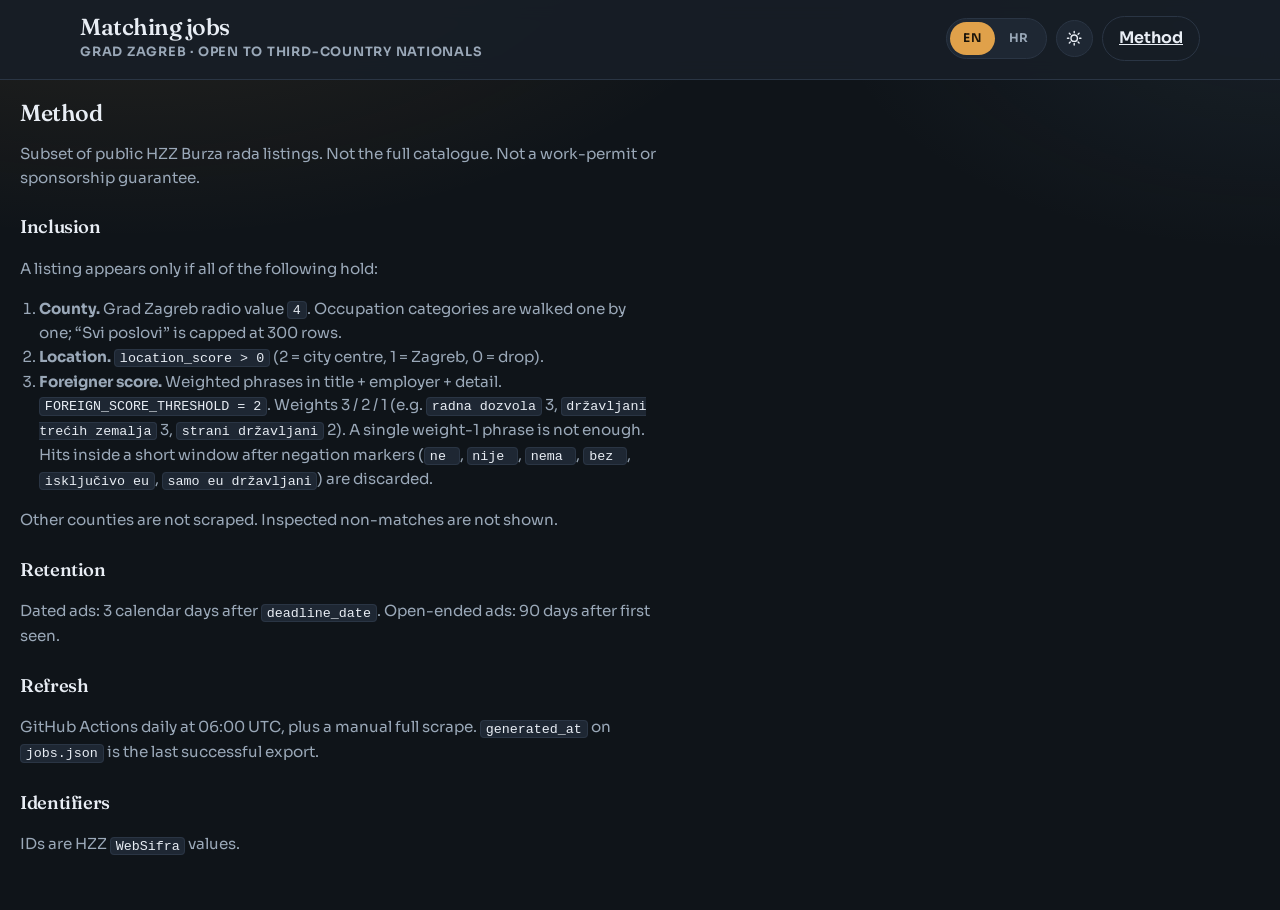
==== docs/method.html @ 69dc0c6c "feat: keep filters below header, add pill tooltips and method page Stop the desktop sidebar from ove" ====
<!DOCTYPE html>
<html lang="en" data-theme="dark">
<head>
  <meta charset="utf-8">
  <meta name="viewport" content="width=device-width, initial-scale=1, viewport-fit=cover">
  <title>Method · Zagreb foreign-friendly jobs</title>
  <link rel="preconnect" href="https://fonts.googleapis.com">
  <link rel="preconnect" href="https://fonts.gstatic.com" crossorigin>
  <link href="https://fonts.googleapis.com/css2?family=Fraunces:opsz,wght@9..144,500;9..144,650&family=Sora:wght@400;500;600;700&display=swap" rel="stylesheet">
  <link rel="stylesheet" href="./styles.css">
  <script>
    try {
      var t = localStorage.getItem("hzz-theme");
      document.documentElement.setAttribute("data-theme", t === "light" ? "light" : "dark");
      var l = localStorage.getItem("hzz-lang");
      if (l === "hr" || l === "en") document.documentElement.lang = l;
    } catch (e) {}
  </script>
</head>
<body>
  <header class="topbar">
    <div class="topbar-inner">
      <div class="brand">
        <h1><a href="./index.html" data-i18n="title">Matching jobs</a></h1>
        <p class="subtitle" data-i18n="subtitle">Grad Zagreb · open to third-country nationals</p>
      </div>
      <div class="topbar-actions">
        <div class="seg" role="group" aria-label="Language">
          <button type="button" id="lang-en" class="seg-btn" aria-pressed="true">EN</button>
          <button type="button" id="lang-hr" class="seg-btn" aria-pressed="false">HR</button>
        </div>
        <button type="button" id="theme-toggle" class="icon-btn" aria-label="Switch color theme" title="Theme">
          <svg class="theme-icon icon-sun" viewBox="0 0 24 24" aria-hidden="true">
            <circle cx="12" cy="12" r="4.2" fill="none" stroke="currentColor" stroke-width="1.8"/>
            <path fill="none" stroke="currentColor" stroke-width="1.8" stroke-linecap="round"
              d="M12 3.2v1.8M12 19v1.8M3.2 12h1.8M19 12h1.8M5.6 5.6l1.3 1.3M17.1 17.1l1.3 1.3M18.4 5.6l-1.3 1.3M6.9 17.1l-1.3 1.3"/>
          </svg>
          <svg class="theme-icon icon-moon" viewBox="0 0 24 24" aria-hidden="true">
            <path fill="none" stroke="currentColor" stroke-width="1.8" stroke-linejoin="round"
              d="M16.2 13.8A6.2 6.2 0 0 1 10.1 5a6.4 6.4 0 1 0 6.1 8.8Z"/>
          </svg>
        </button>
        <a href="./method.html" class="btn ghost" data-i18n="method" aria-current="page">Method</a>
      </div>
    </div>
  </header>

  <main>
    <article class="method" data-lang-panel="en">
      <h1>Method</h1>
      <p>Subset of public HZZ Burza rada listings. Not the full catalogue. Not a work-permit or sponsorship guarantee.</p>

      <h2>Inclusion</h2>
      <p>A listing appears only if all of the following hold:</p>
      <ol>
        <li><strong>County.</strong> Grad Zagreb radio value <code>4</code>. Occupation categories are walked one by one; “Svi poslovi” is capped at 300 rows.</li>
        <li><strong>Location.</strong> <code>location_score &gt; 0</code> (2 = city centre, 1 = Zagreb, 0 = drop).</li>
        <li><strong>Foreigner score.</strong> Weighted phrases in title + employer + detail. <code>FOREIGN_SCORE_THRESHOLD = 2</code>. Weights 3 / 2 / 1 (e.g. <code>radna dozvola</code> 3, <code>državljani trećih zemalja</code> 3, <code>strani državljani</code> 2). A single weight-1 phrase is not enough. Hits inside a short window after negation markers (<code>ne </code>, <code>nije </code>, <code>nema </code>, <code>bez </code>, <code>isključivo eu</code>, <code>samo eu državljani</code>) are discarded.</li>
      </ol>
      <p>Other counties are not scraped. Inspected non-matches are not shown.</p>

      <h2>Retention</h2>
      <p>Dated ads: 3 calendar days after <code>deadline_date</code>. Open-ended ads: 90 days after first seen.</p>

      <h2>Refresh</h2>
      <p>GitHub Actions daily at 06:00 UTC, plus a manual full scrape. <code>generated_at</code> on <code>jobs.json</code> is the last successful export.</p>

      <h2>Identifiers</h2>
      <p>IDs are HZZ <code>WebSifra</code> values.</p>
    </article>

    <article class="method" data-lang-panel="hr" hidden>
      <h1>Metoda</h1>
      <p>Podskup javnih oglasa HZZ Burze rada. Nije cijeli katalog. Nije jamstvo radne dozvole ni sponzorstva.</p>

      <h2>Uključivanje</h2>
      <p>Oglas se prikazuje samo ako vrijedi sve sljedeće:</p>
      <ol>
        <li><strong>Županija.</strong> Grad Zagreb, radio vrijednost <code>4</code>. Kategorije zanimanja se prolaze pojedinačno; „Svi poslovi” ima gornju granicu od 300 redaka.</li>
        <li><strong>Lokacija.</strong> <code>location_score &gt; 0</code> (2 = centar grada, 1 = Zagreb, 0 = odbacivanje).</li>
        <li><strong>Strani rezultat.</strong> Ponderirane fraze u naslovu + poslodavcu + opisu. <code>FOREIGN_SCORE_THRESHOLD = 2</code>. Težine 3 / 2 / 1 (npr. <code>radna dozvola</code> 3, <code>državljani trećih zemalja</code> 3, <code>strani državljani</code> 2). Jedna fraza težine 1 nije dovoljna. Pogoci u kratkom prozoru nakon oznaka negacije (<code>ne </code>, <code>nije </code>, <code>nema </code>, <code>bez </code>, <code>isključivo eu</code>, <code>samo eu državljani</code>) se odbacuju.</li>
      </ol>
      <p>Druge županije se ne prikupljaju. Pregledani ne-pogoci se ne prikazuju.</p>

      <h2>Zadržavanje</h2>
      <p>Oglasi s rokom: 3 kalendarska dana nakon <code>deadline_date</code>. Oglasi bez roka: 90 dana od prvog viđenja.</p>

      <h2>Osvježavanje</h2>
      <p>GitHub Actions svaki dan u 06:00 UTC, plus ručni full scrape. <code>generated_at</code> u <code>jobs.json</code> je zadnji uspješan izvoz.</p>

      <h2>Identifikatori</h2>
      <p>ID-ovi su HZZ vrijednosti <code>WebSifra</code>.</p>
    </article>
  </main>

  <script src="./app.js"></script>
</body>
</html>
---- docs/styles.css ----
:root {
  --bg: #0f1419;
  --bg-elev: #171e27;
  --bg-soft: #1e2733;
  --text: #e8edf4;
  --muted: #9aa8b8;
  --border: #2a3544;
  --accent: #e0a14a;
  --accent-dim: #b87c2c;
  --danger: #d47a6a;
  --ok: #6fad84;
  --ink-on-accent: #1a140a;
  --ink-on-ok: #0f1a12;
  --shadow: 0 12px 40px rgba(0, 0, 0, 0.35);
  --radius: 14px;
  --font-sans: "Sora", "Segoe UI", sans-serif;
  --font-display: "Fraunces", Georgia, serif;
  --max: 1120px;
  --tap: 44px;
  --pad: 1.25rem;
}

[data-theme="light"] {
  --bg: #f3efe6;
  --bg-elev: #fffdf8;
  --bg-soft: #ebe4d6;
  --text: #1a222c;
  --muted: #5c6b7a;
  --border: #d5cbb8;
  --accent: #b86b12;
  --accent-dim: #8f520c;
  --shadow: 0 10px 28px rgba(40, 30, 10, 0.08);
}

* { box-sizing: border-box; }
html, body { margin: 0; }
html, body {
  min-height: 100%;
  background:
    radial-gradient(1200px 600px at 10% -10%, rgba(224, 161, 74, 0.12), transparent 55%),
    radial-gradient(900px 500px at 100% 0%, rgba(90, 120, 150, 0.12), transparent 50%),
    var(--bg);
  color: var(--text);
  font-family: var(--font-sans);
  font-weight: 400;
  line-height: 1.55;
}
body {
  display: flex;
  flex-direction: column;
}
[data-theme="light"] html,
[data-theme="light"] body {
  background:
    radial-gradient(1200px 600px at 10% -10%, rgba(184, 107, 18, 0.1), transparent 55%),
    radial-gradient(900px 500px at 100% 0%, rgba(90, 120, 150, 0.08), transparent 50%),
    var(--bg);
}

.topbar {
  position: sticky;
  top: 0;
  z-index: 50;
  backdrop-filter: blur(10px);
  background: color-mix(in srgb, var(--bg-elev) 92%, transparent);
  border-bottom: 1px solid var(--border);
  padding: 0.85rem var(--pad) 1rem;
}
.topbar-inner {
  max-width: var(--max);
  margin: 0 auto;
  display: flex;
  gap: 0.85rem;
  align-items: center;
  flex-wrap: wrap;
}
.brand { flex: 1; min-width: 12rem; }
.brand a {
  color: inherit;
  text-decoration: none;
}
.brand a:hover { color: var(--accent); }
h1 {
  margin: 0;
  font-family: var(--font-display);
  font-weight: 550;
  font-size: clamp(1.15rem, 2vw, 1.45rem);
  letter-spacing: -0.02em;
  line-height: 1.15;
}
.subtitle, .meta {
  margin: 0.2rem 0 0;
  color: var(--muted);
  font-size: 0.8rem;
  font-weight: 650;
  text-transform: uppercase;
  letter-spacing: 0.06em;
}
.meta { font-weight: 400; text-transform: none; letter-spacing: 0; font-size: 0.88rem; margin: 0.55rem 0 0; }

.topbar-actions {
  display: flex;
  flex-wrap: wrap;
  gap: 0.55rem;
  align-items: center;
}

.seg {
  display: flex;
  padding: 3px;
  border-radius: 999px;
  background: var(--bg-soft);
  border: 1px solid var(--border);
}
.seg-btn {
  font: inherit;
  font-weight: 650;
  font-size: 0.75rem;
  letter-spacing: 0.06em;
  border: 0;
  background: transparent;
  color: var(--muted);
  min-height: 2.1rem;
  padding: 0 0.85rem;
  border-radius: 999px;
  cursor: pointer;
}
.seg-btn[aria-pressed="true"] {
  background: var(--accent);
  color: var(--ink-on-accent);
}

.icon-btn {
  width: 2.35rem;
  height: 2.35rem;
  border-radius: 999px;
  border: 1px solid var(--border);
  background: var(--bg-soft);
  color: var(--text);
  display: grid;
  place-items: center;
  cursor: pointer;
  padding: 0;
}
.icon-btn:hover {
  border-color: var(--accent);
  color: var(--accent);
}
.theme-icon { width: 1.15rem; height: 1.15rem; }
[data-theme="dark"] .icon-moon { display: none; }
[data-theme="light"] .icon-sun { display: none; }

.btn, #search, select {
  font: inherit;
  min-height: var(--tap);
}
.btn {
  border: 1px solid var(--border);
  border-radius: 999px;
  background: var(--bg-soft);
  color: var(--text);
  padding: 0.55rem 1rem;
  cursor: pointer;
  font-weight: 650;
}
.btn.ghost {
  background: transparent;
}
.btn.primary {
  background: var(--accent);
  color: var(--ink-on-accent);
  border-color: var(--accent);
}
.btn.danger-outline {
  background: transparent;
  border-color: var(--danger);
  color: var(--danger);
}
.btn.danger-outline:hover {
  background: color-mix(in srgb, var(--danger) 12%, var(--bg-elev));
}
.btn-wide { width: 100%; margin-top: 1rem; }
.btn:disabled { opacity: 0.45; }

.board { flex: 1; width: 100%; }
.tools {
  display: flex;
  gap: 0.85rem;
  align-items: flex-end;
  flex-wrap: wrap;
}

#search {
  flex: 1;
  min-width: 0;
  padding: 0 0.9rem;
  border: 1px solid var(--border);
  border-radius: 10px;
  background: var(--bg-soft);
  color: var(--text);
}
.sort-label {
  display: flex;
  flex-direction: column;
  gap: 2px;
  font-size: 0.75rem;
  color: var(--muted);
  text-transform: uppercase;
  letter-spacing: 0.06em;
  font-weight: 650;
}
select {
  padding: 0 0.55rem;
  border: 1px solid var(--border);
  border-radius: 10px;
  background: var(--bg-soft);
  color: var(--text);
}

.backdrop {
  position: fixed;
  inset: 0;
  background: color-mix(in srgb, #000 58%, transparent);
  z-index: 30;
}
.drawer {
  position: fixed;
  top: 0;
  left: 0;
  bottom: 0;
  width: min(92vw, 360px);
  background: var(--bg-elev);
  z-index: 40;
  transform: translateX(-105%);
  transition: transform 0.2s ease;
  overflow: auto;
  padding: 0.85rem var(--pad) 2rem;
  box-shadow: var(--shadow);
}
.drawer.open { transform: translateX(0); }
.drawer-head {
  display: flex;
  align-items: center;
  justify-content: space-between;
  margin-bottom: 0.4rem;
}
.drawer h2 {
  margin: 0;
  font-size: 0.8rem;
  font-weight: 650;
  letter-spacing: 0.08em;
  text-transform: uppercase;
  color: var(--accent);
}

fieldset { border: 0; margin: 1.1rem 0 0; padding: 0; }
legend {
  font-weight: 650;
  font-size: 0.8rem;
  letter-spacing: 0.06em;
  text-transform: uppercase;
  color: var(--accent);
  margin-bottom: 0.45rem;
}
fieldset label {
  display: flex;
  align-items: center;
  gap: 10px;
  min-height: var(--tap);
  font-size: 1rem;
}
input[type="checkbox"], input[type="radio"] { accent-color: var(--accent); }
.check-list { max-height: 220px; overflow: auto; }
.check-list:empty::after {
  content: var(--empty-employers, "No employers yet");
  color: var(--muted);
  font-size: 0.92rem;
}

main {
  padding: var(--pad);
  padding-bottom: 3rem;
  max-width: var(--max);
  margin: 0 auto;
}
.listing-count {
  margin: 0 0 0.85rem;
  font-size: 0.8rem;
  font-weight: 650;
  letter-spacing: 0.06em;
  text-transform: uppercase;
  color: var(--accent);
}
.results { list-style: none; margin: 0; padding: 0; display: grid; gap: 0.75rem; }
.card {
  display: block;
  background: var(--bg-elev);
  border-radius: var(--radius);
  padding: 1.05rem;
  text-decoration: none;
  color: inherit;
  border: 1px solid var(--border);
  box-shadow: var(--shadow);
}
.card h3 {
  margin: 0 0 0.4rem;
  font-family: var(--font-display);
  font-size: 1.05rem;
  font-weight: 550;
  letter-spacing: -0.02em;
  line-height: 1.25;
}
.card p { margin: 0; color: var(--muted); font-size: 0.92rem; }
.card .employer {
  font-family: var(--font-display);
  font-weight: 650;
  color: var(--text);
  font-size: 0.95rem;
}
.badges { display: flex; flex-wrap: wrap; gap: 6px; margin-top: 0.7rem; }
.badge, .pill {
  display: inline-block;
  padding: 4px 8px;
  border-radius: 999px;
  font-size: 0.7rem;
  font-weight: 700;
  background: var(--accent);
  color: var(--ink-on-accent);
}
.muted-pill {
  background: var(--bg-soft);
  color: var(--muted);
  border: 1px solid var(--border);
}
.u-48h {
  background: color-mix(in srgb, var(--danger) 22%, var(--bg-soft));
  color: var(--danger);
  border: 1px solid color-mix(in srgb, var(--danger) 45%, var(--border));
}
.u-7d {
  background: color-mix(in srgb, var(--accent) 18%, var(--bg-soft));
  color: var(--accent);
  border: 1px solid color-mix(in srgb, var(--accent) 40%, var(--border));
}
.u-open {
  background: color-mix(in srgb, var(--ok) 16%, var(--bg-soft));
  color: var(--ok);
  border: 1px solid color-mix(in srgb, var(--ok) 40%, var(--border));
}
.u-later { background: var(--bg-soft); color: var(--muted); border: 1px solid var(--border); }
.u-expired { background: var(--bg-soft); color: var(--muted); border: 1px dashed var(--border); opacity: 0.72; }

.has-tip {
  position: relative;
  cursor: help;
}
.has-tip::after {
  content: attr(data-tip);
  position: absolute;
  left: 50%;
  bottom: calc(100% + 8px);
  transform: translateX(-50%) translateY(4px);
  width: max-content;
  max-width: min(16.5rem, 70vw);
  padding: 0.4rem 0.55rem;
  border-radius: 8px;
  background: var(--text);
  color: var(--bg);
  font-size: 0.72rem;
  font-weight: 500;
  letter-spacing: 0;
  text-transform: none;
  line-height: 1.35;
  opacity: 0;
  visibility: hidden;
  pointer-events: none;
  transition: opacity 0.12s ease, transform 0.12s ease, visibility 0.12s ease;
  z-index: 20;
  box-shadow: var(--shadow);
  white-space: normal;
}
.has-tip:hover::after,
.has-tip:focus-visible::after {
  opacity: 1;
  visibility: visible;
  transform: translateX(-50%) translateY(0);
}

.method {
  max-width: 40rem;
}
.method h2 {
  margin: 1.5rem 0 0.45rem;
  font-family: var(--font-display);
  font-size: 1.15rem;
  font-weight: 550;
  letter-spacing: -0.02em;
}
.method p, .method li {
  color: var(--muted);
  font-size: 0.95rem;
}
.method ol { padding-left: 1.2rem; }
.method code {
  font-size: 0.88em;
  color: var(--text);
  background: var(--bg-soft);
  border: 1px solid var(--border);
  border-radius: 4px;
  padding: 0.05em 0.35em;
}

.empty, .error {
  padding: 1rem;
  border-radius: 12px;
  background: var(--bg-elev);
  color: var(--muted);
  border: 1px solid var(--border);
}
.error {
  background: color-mix(in srgb, var(--danger) 14%, var(--bg-elev));
  color: var(--danger);
  border-color: color-mix(in srgb, var(--danger) 45%, var(--border));
}

@media (min-width: 860px) {
  .board {
    display: grid;
    grid-template-columns: 260px minmax(0, 1fr);
    align-items: start;
  }
  .backdrop { display: none !important; }
  .drawer {
    position: sticky;
    top: 5.25rem;
    z-index: 1;
    align-self: start;
    transform: none;
    width: auto;
    height: auto;
    max-height: calc(100vh - 6.5rem);
    margin: 1.25rem 0 1.25rem 1.25rem;
    border-radius: var(--radius);
    box-shadow: var(--shadow);
    border: 1px solid var(--border);
  }
  main { margin: 0; max-width: none; min-width: 0; }
  #filter-open, #filter-close { display: none; }
}
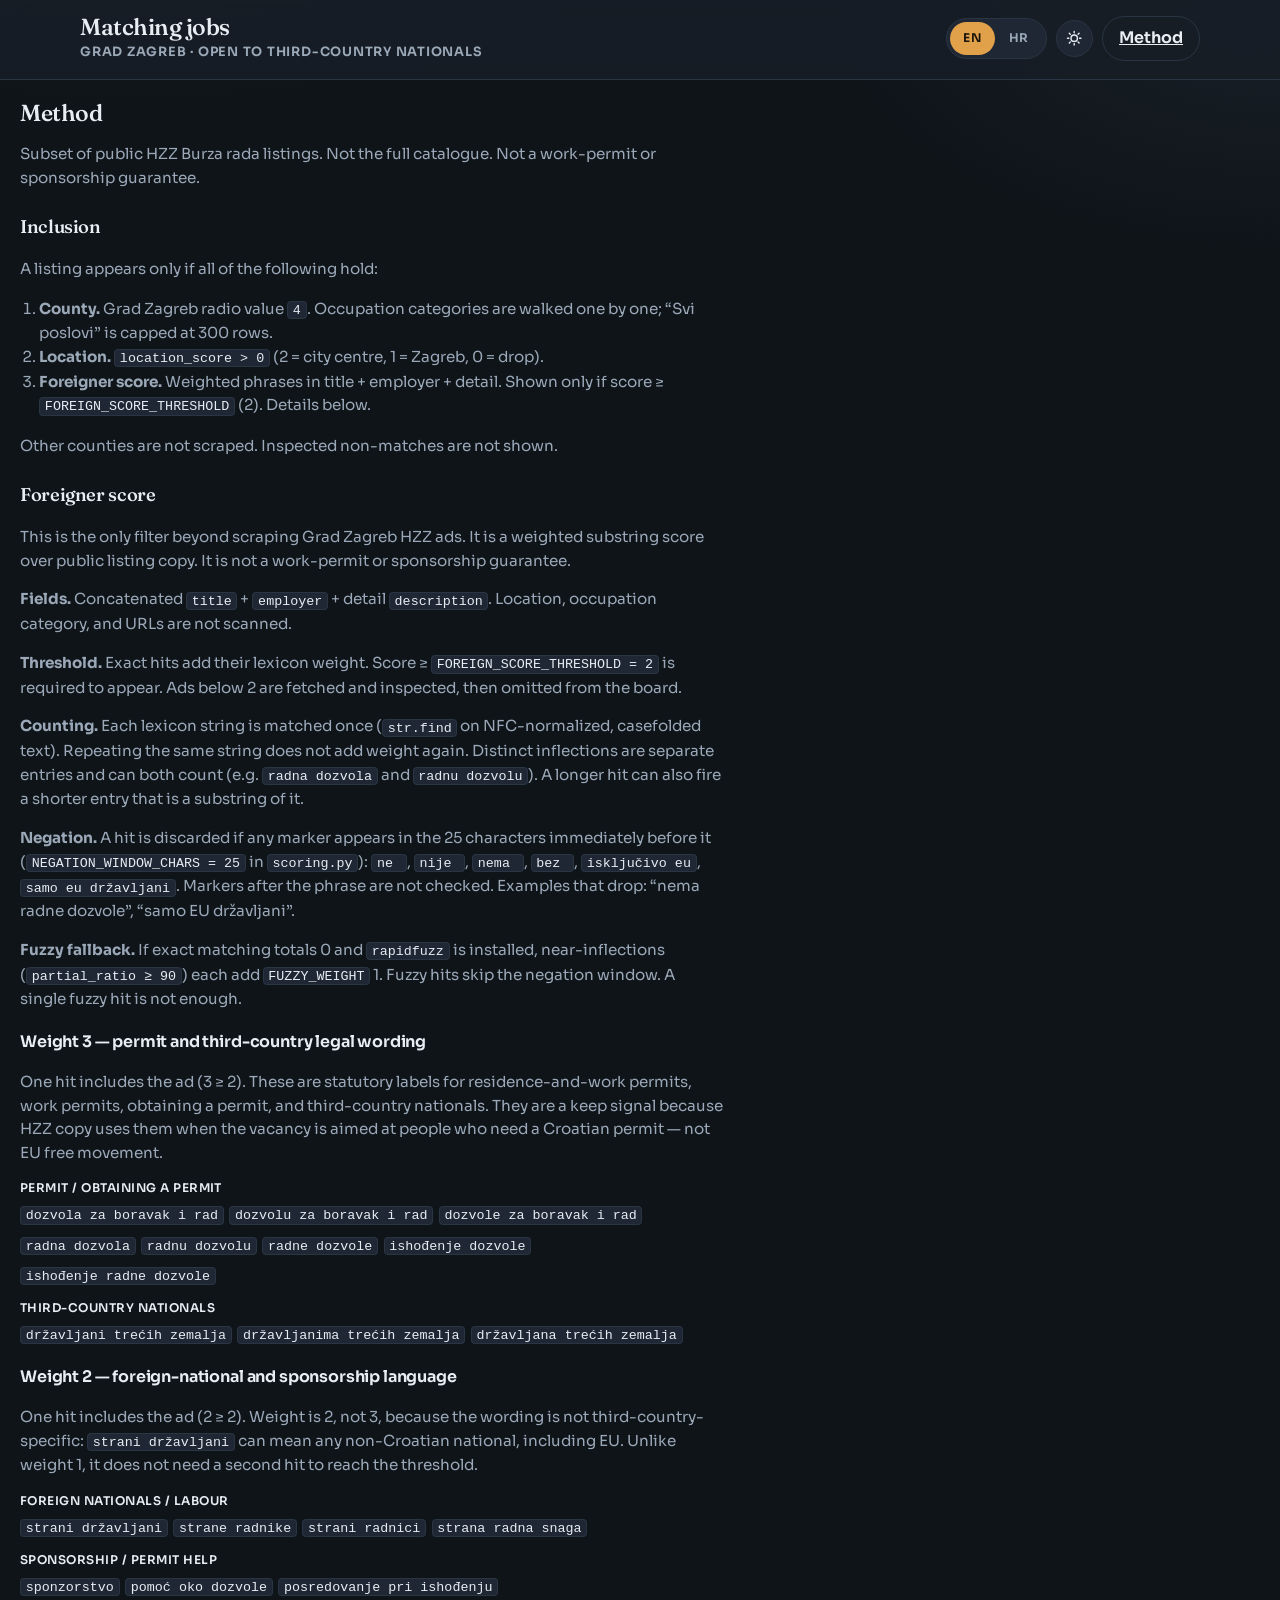
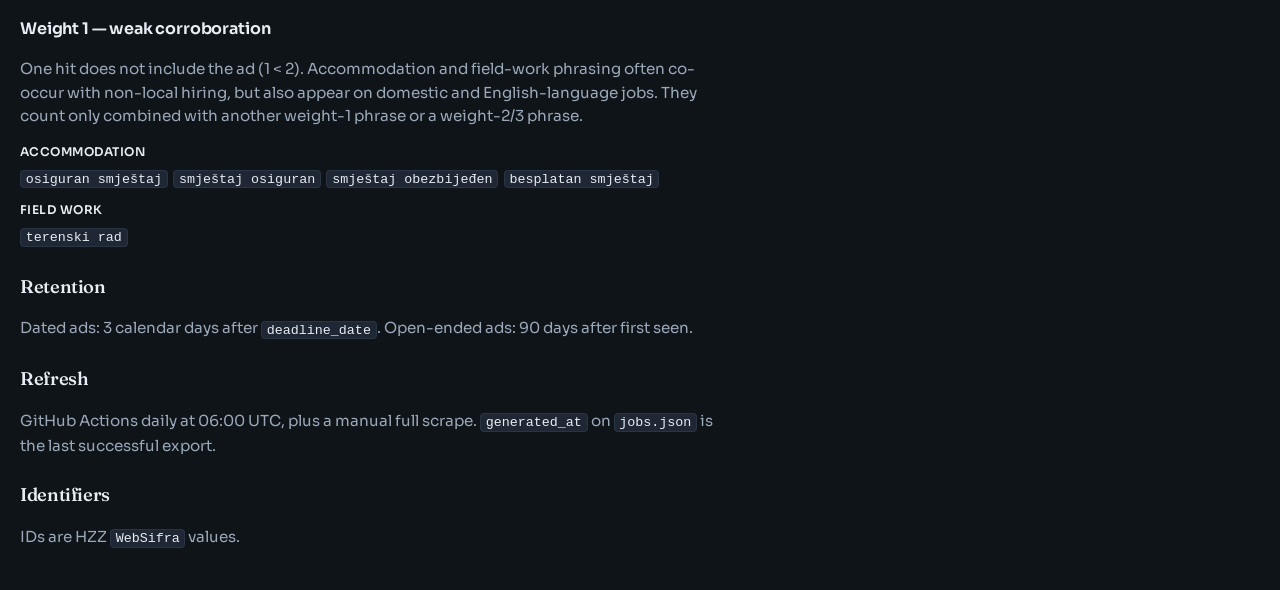
==== commit 5d164532: "docs: expand method page foreigner-score lexicon Break down the weighted phrases, threshold, negatio" ====
--- a/docs/method.html
+++ b/docs/method.html
@@ -55,9 +55,68 @@
       <ol>
         <li><strong>County.</strong> Grad Zagreb radio value <code>4</code>. Occupation categories are walked one by one; “Svi poslovi” is capped at 300 rows.</li>
         <li><strong>Location.</strong> <code>location_score &gt; 0</code> (2 = city centre, 1 = Zagreb, 0 = drop).</li>
-        <li><strong>Foreigner score.</strong> Weighted phrases in title + employer + detail. <code>FOREIGN_SCORE_THRESHOLD = 2</code>. Weights 3 / 2 / 1 (e.g. <code>radna dozvola</code> 3, <code>državljani trećih zemalja</code> 3, <code>strani državljani</code> 2). A single weight-1 phrase is not enough. Hits inside a short window after negation markers (<code>ne </code>, <code>nije </code>, <code>nema </code>, <code>bez </code>, <code>isključivo eu</code>, <code>samo eu državljani</code>) are discarded.</li>
+        <li><strong>Foreigner score.</strong> Weighted phrases in title + employer + detail. Shown only if score ≥ <code>FOREIGN_SCORE_THRESHOLD</code> (2). Details below.</li>
       </ol>
       <p>Other counties are not scraped. Inspected non-matches are not shown.</p>
+
+      <h2 id="foreigner-score">Foreigner score</h2>
+      <p>This is the only filter beyond scraping Grad Zagreb HZZ ads. It is a weighted substring score over public listing copy. It is not a work-permit or sponsorship guarantee.</p>
+
+      <p><strong>Fields.</strong> Concatenated <code>title</code> + <code>employer</code> + detail <code>description</code>. Location, occupation category, and URLs are not scanned.</p>
+      <p><strong>Threshold.</strong> Exact hits add their lexicon weight. Score ≥ <code>FOREIGN_SCORE_THRESHOLD = 2</code> is required to appear. Ads below 2 are fetched and inspected, then omitted from the board.</p>
+      <p><strong>Counting.</strong> Each lexicon string is matched once (<code>str.find</code> on NFC-normalized, casefolded text). Repeating the same string does not add weight again. Distinct inflections are separate entries and can both count (e.g. <code>radna dozvola</code> and <code>radnu dozvolu</code>). A longer hit can also fire a shorter entry that is a substring of it.</p>
+      <p><strong>Negation.</strong> A hit is discarded if any marker appears in the 25 characters immediately before it (<code>NEGATION_WINDOW_CHARS = 25</code> in <code>scoring.py</code>): <code>ne </code>, <code>nije </code>, <code>nema </code>, <code>bez </code>, <code>isključivo eu</code>, <code>samo eu državljani</code>. Markers after the phrase are not checked. Examples that drop: “nema radne dozvole”, “samo EU državljani”.</p>
+      <p><strong>Fuzzy fallback.</strong> If exact matching totals 0 and <code>rapidfuzz</code> is installed, near-inflections (<code>partial_ratio ≥ 90</code>) each add <code>FUZZY_WEIGHT</code> 1. Fuzzy hits skip the negation window. A single fuzzy hit is not enough.</p>
+
+      <h3>Weight 3 — permit and third-country legal wording</h3>
+      <p>One hit includes the ad (3 ≥ 2). These are statutory labels for residence-and-work permits, work permits, obtaining a permit, and third-country nationals. They are a keep signal because HZZ copy uses them when the vacancy is aimed at people who need a Croatian permit — not EU free movement.</p>
+      <p class="intent">Permit / obtaining a permit</p>
+      <ul class="phrases">
+        <li><code>dozvola za boravak i rad</code></li>
+        <li><code>dozvolu za boravak i rad</code></li>
+        <li><code>dozvole za boravak i rad</code></li>
+        <li><code>radna dozvola</code></li>
+        <li><code>radnu dozvolu</code></li>
+        <li><code>radne dozvole</code></li>
+        <li><code>ishođenje dozvole</code></li>
+        <li><code>ishođenje radne dozvole</code></li>
+      </ul>
+      <p class="intent">Third-country nationals</p>
+      <ul class="phrases">
+        <li><code>državljani trećih zemalja</code></li>
+        <li><code>državljanima trećih zemalja</code></li>
+        <li><code>državljana trećih zemalja</code></li>
+      </ul>
+
+      <h3>Weight 2 — foreign-national and sponsorship language</h3>
+      <p>One hit includes the ad (2 ≥ 2). Weight is 2, not 3, because the wording is not third-country-specific: <code>strani državljani</code> can mean any non-Croatian national, including EU. Unlike weight 1, it does not need a second hit to reach the threshold.</p>
+      <p class="intent">Foreign nationals / labour</p>
+      <ul class="phrases">
+        <li><code>strani državljani</code></li>
+        <li><code>strane radnike</code></li>
+        <li><code>strani radnici</code></li>
+        <li><code>strana radna snaga</code></li>
+      </ul>
+      <p class="intent">Sponsorship / permit help</p>
+      <ul class="phrases">
+        <li><code>sponzorstvo</code></li>
+        <li><code>pomoć oko dozvole</code></li>
+        <li><code>posredovanje pri ishođenju</code></li>
+      </ul>
+
+      <h3>Weight 1 — weak corroboration</h3>
+      <p>One hit does not include the ad (1 &lt; 2). Accommodation and field-work phrasing often co-occur with non-local hiring, but also appear on domestic and English-language jobs. They count only combined with another weight-1 phrase or a weight-2/3 phrase.</p>
+      <p class="intent">Accommodation</p>
+      <ul class="phrases">
+        <li><code>osiguran smještaj</code></li>
+        <li><code>smještaj osiguran</code></li>
+        <li><code>smještaj obezbijeđen</code></li>
+        <li><code>besplatan smještaj</code></li>
+      </ul>
+      <p class="intent">Field work</p>
+      <ul class="phrases">
+        <li><code>terenski rad</code></li>
+      </ul>
 
       <h2>Retention</h2>
       <p>Dated ads: 3 calendar days after <code>deadline_date</code>. Open-ended ads: 90 days after first seen.</p>
@@ -78,9 +137,68 @@
       <ol>
         <li><strong>Županija.</strong> Grad Zagreb, radio vrijednost <code>4</code>. Kategorije zanimanja se prolaze pojedinačno; „Svi poslovi” ima gornju granicu od 300 redaka.</li>
         <li><strong>Lokacija.</strong> <code>location_score &gt; 0</code> (2 = centar grada, 1 = Zagreb, 0 = odbacivanje).</li>
-        <li><strong>Strani rezultat.</strong> Ponderirane fraze u naslovu + poslodavcu + opisu. <code>FOREIGN_SCORE_THRESHOLD = 2</code>. Težine 3 / 2 / 1 (npr. <code>radna dozvola</code> 3, <code>državljani trećih zemalja</code> 3, <code>strani državljani</code> 2). Jedna fraza težine 1 nije dovoljna. Pogoci u kratkom prozoru nakon oznaka negacije (<code>ne </code>, <code>nije </code>, <code>nema </code>, <code>bez </code>, <code>isključivo eu</code>, <code>samo eu državljani</code>) se odbacuju.</li>
+        <li><strong>Strani rezultat.</strong> Ponderirane fraze u naslovu + poslodavcu + opisu. Prikazuje se samo ako je rezultat ≥ <code>FOREIGN_SCORE_THRESHOLD</code> (2). Detalji niže.</li>
       </ol>
       <p>Druge županije se ne prikupljaju. Pregledani ne-pogoci se ne prikazuju.</p>
+
+      <h2 id="strani-rezultat">Strani rezultat</h2>
+      <p>Jedini filter uz prikupljanje oglasa HZZ-a za Grad Zagreb. To je ponderirani rezultat podnizova nad javnim tekstom oglasa. Nije jamstvo radne dozvole ni sponzorstva.</p>
+
+      <p><strong>Polja.</strong> Spojeni <code>title</code> + <code>employer</code> + opis s detaljne stranice (<code>description</code>). Lokacija, kategorija zanimanja i URL-ovi se ne pregledavaju.</p>
+      <p><strong>Prag.</strong> Točni pogoci zbrajaju težinu iz leksikona. Za prikaz treba rezultat ≥ <code>FOREIGN_SCORE_THRESHOLD = 2</code>. Oglasi ispod 2 se dohvaćaju i pregledavaju, zatim se izostavljaju s ploče.</p>
+      <p><strong>Brojanje.</strong> Svaki niz iz leksikona se poklapa jednom (<code>str.find</code> na NFC-normaliziranom, casefold tekstu). Ponavljanje istog niza ne dodaje težinu ponovno. Različiti padeži su zasebni unosi i mogu se oba zbrojiti (npr. <code>radna dozvola</code> i <code>radnu dozvolu</code>). Dulji pogodak može aktivirati i kraći unos koji je njegov podniz.</p>
+      <p><strong>Negacija.</strong> Pogodak se odbacuje ako se bilo koja oznaka pojavi u 25 znakova neposredno prije njega (<code>NEGATION_WINDOW_CHARS = 25</code> u <code>scoring.py</code>): <code>ne </code>, <code>nije </code>, <code>nema </code>, <code>bez </code>, <code>isključivo eu</code>, <code>samo eu državljani</code>. Oznake nakon fraze se ne provjeravaju. Primjeri koji padaju: „nema radne dozvole”, „samo EU državljani”.</p>
+      <p><strong>Fuzzy rezervni prolaz.</strong> Ako točno poklapanje zbroji 0 i <code>rapidfuzz</code> je instaliran, bliske infleksije (<code>partial_ratio ≥ 90</code>) svaka dodaju <code>FUZZY_WEIGHT</code> 1. Fuzzy pogoci ne prolaze prozor negacije. Jedan fuzzy pogodak nije dovoljan.</p>
+
+      <h3>Težina 3 — dozvola i pravni nazivi trećih zemalja</h3>
+      <p>Jedan pogodak uključuje oglas (3 ≥ 2). To su zakonski nazivi za dozvolu za boravak i rad, radnu dozvolu, ishođenje dozvole i državljane trećih zemalja. Signal za uključivanje jer HZZ tim formulacijama označava oglas namijenjen osobama kojima treba hrvatska dozvola — ne slobodno kretanje EU.</p>
+      <p class="intent">Dozvola / ishođenje dozvole</p>
+      <ul class="phrases">
+        <li><code>dozvola za boravak i rad</code></li>
+        <li><code>dozvolu za boravak i rad</code></li>
+        <li><code>dozvole za boravak i rad</code></li>
+        <li><code>radna dozvola</code></li>
+        <li><code>radnu dozvolu</code></li>
+        <li><code>radne dozvole</code></li>
+        <li><code>ishođenje dozvole</code></li>
+        <li><code>ishođenje radne dozvole</code></li>
+      </ul>
+      <p class="intent">Državljani trećih zemalja</p>
+      <ul class="phrases">
+        <li><code>državljani trećih zemalja</code></li>
+        <li><code>državljanima trećih zemalja</code></li>
+        <li><code>državljana trećih zemalja</code></li>
+      </ul>
+
+      <h3>Težina 2 — strani državljani i jezik sponzorstva</h3>
+      <p>Jedan pogodak uključuje oglas (2 ≥ 2). Težina je 2, ne 3, jer formulacija nije specifična za treće zemlje: <code>strani državljani</code> može značiti bilo kojeg nedržavljanina, uključujući EU. Za razliku od težine 1, ne treba drugi pogodak za prag.</p>
+      <p class="intent">Strani državljani / radna snaga</p>
+      <ul class="phrases">
+        <li><code>strani državljani</code></li>
+        <li><code>strane radnike</code></li>
+        <li><code>strani radnici</code></li>
+        <li><code>strana radna snaga</code></li>
+      </ul>
+      <p class="intent">Sponzorstvo / pomoć oko dozvole</p>
+      <ul class="phrases">
+        <li><code>sponzorstvo</code></li>
+        <li><code>pomoć oko dozvole</code></li>
+        <li><code>posredovanje pri ishođenju</code></li>
+      </ul>
+
+      <h3>Težina 1 — slaba potvrda</h3>
+      <p>Jedan pogodak ne uključuje oglas (1 &lt; 2). Formulacije o smještaju i terenskom radu često idu uz zapošljavanje nerezidenata, ali se pojavljuju i na domaćim i na engleskim oglasima. Broje se tek u kombinaciji s još jednom frazom težine 1 ili frazom težine 2/3.</p>
+      <p class="intent">Smještaj</p>
+      <ul class="phrases">
+        <li><code>osiguran smještaj</code></li>
+        <li><code>smještaj osiguran</code></li>
+        <li><code>smještaj obezbijeđen</code></li>
+        <li><code>besplatan smještaj</code></li>
+      </ul>
+      <p class="intent">Terenski rad</p>
+      <ul class="phrases">
+        <li><code>terenski rad</code></li>
+      </ul>
 
       <h2>Zadržavanje</h2>
       <p>Oglasi s rokom: 3 kalendarska dana nakon <code>deadline_date</code>. Oglasi bez roka: 90 dana od prvog viđenja.</p>
--- a/docs/styles.css
+++ b/docs/styles.css
@@ -387,7 +387,7 @@
 }
 
 .method {
-  max-width: 40rem;
+  max-width: 44rem;
 }
 .method h2 {
   margin: 1.5rem 0 0.45rem;
@@ -396,11 +396,35 @@
   font-weight: 550;
   letter-spacing: -0.02em;
 }
+.method h3 {
+  margin: 1.2rem 0 0.4rem;
+  font-size: 1rem;
+  font-weight: 650;
+  color: var(--text);
+  letter-spacing: -0.01em;
+}
 .method p, .method li {
   color: var(--muted);
   font-size: 0.95rem;
 }
 .method ol { padding-left: 1.2rem; }
+.method .intent {
+  margin: 0.55rem 0 0.25rem;
+  font-size: 0.75rem;
+  font-weight: 600;
+  letter-spacing: 0.04em;
+  text-transform: uppercase;
+  color: var(--text);
+}
+.method .phrases {
+  display: flex;
+  flex-wrap: wrap;
+  gap: 0.35rem;
+  margin: 0 0 0.7rem;
+  padding: 0;
+  list-style: none;
+}
+.method .phrases li { margin: 0; color: var(--text); }
 .method code {
   font-size: 0.88em;
   color: var(--text);
